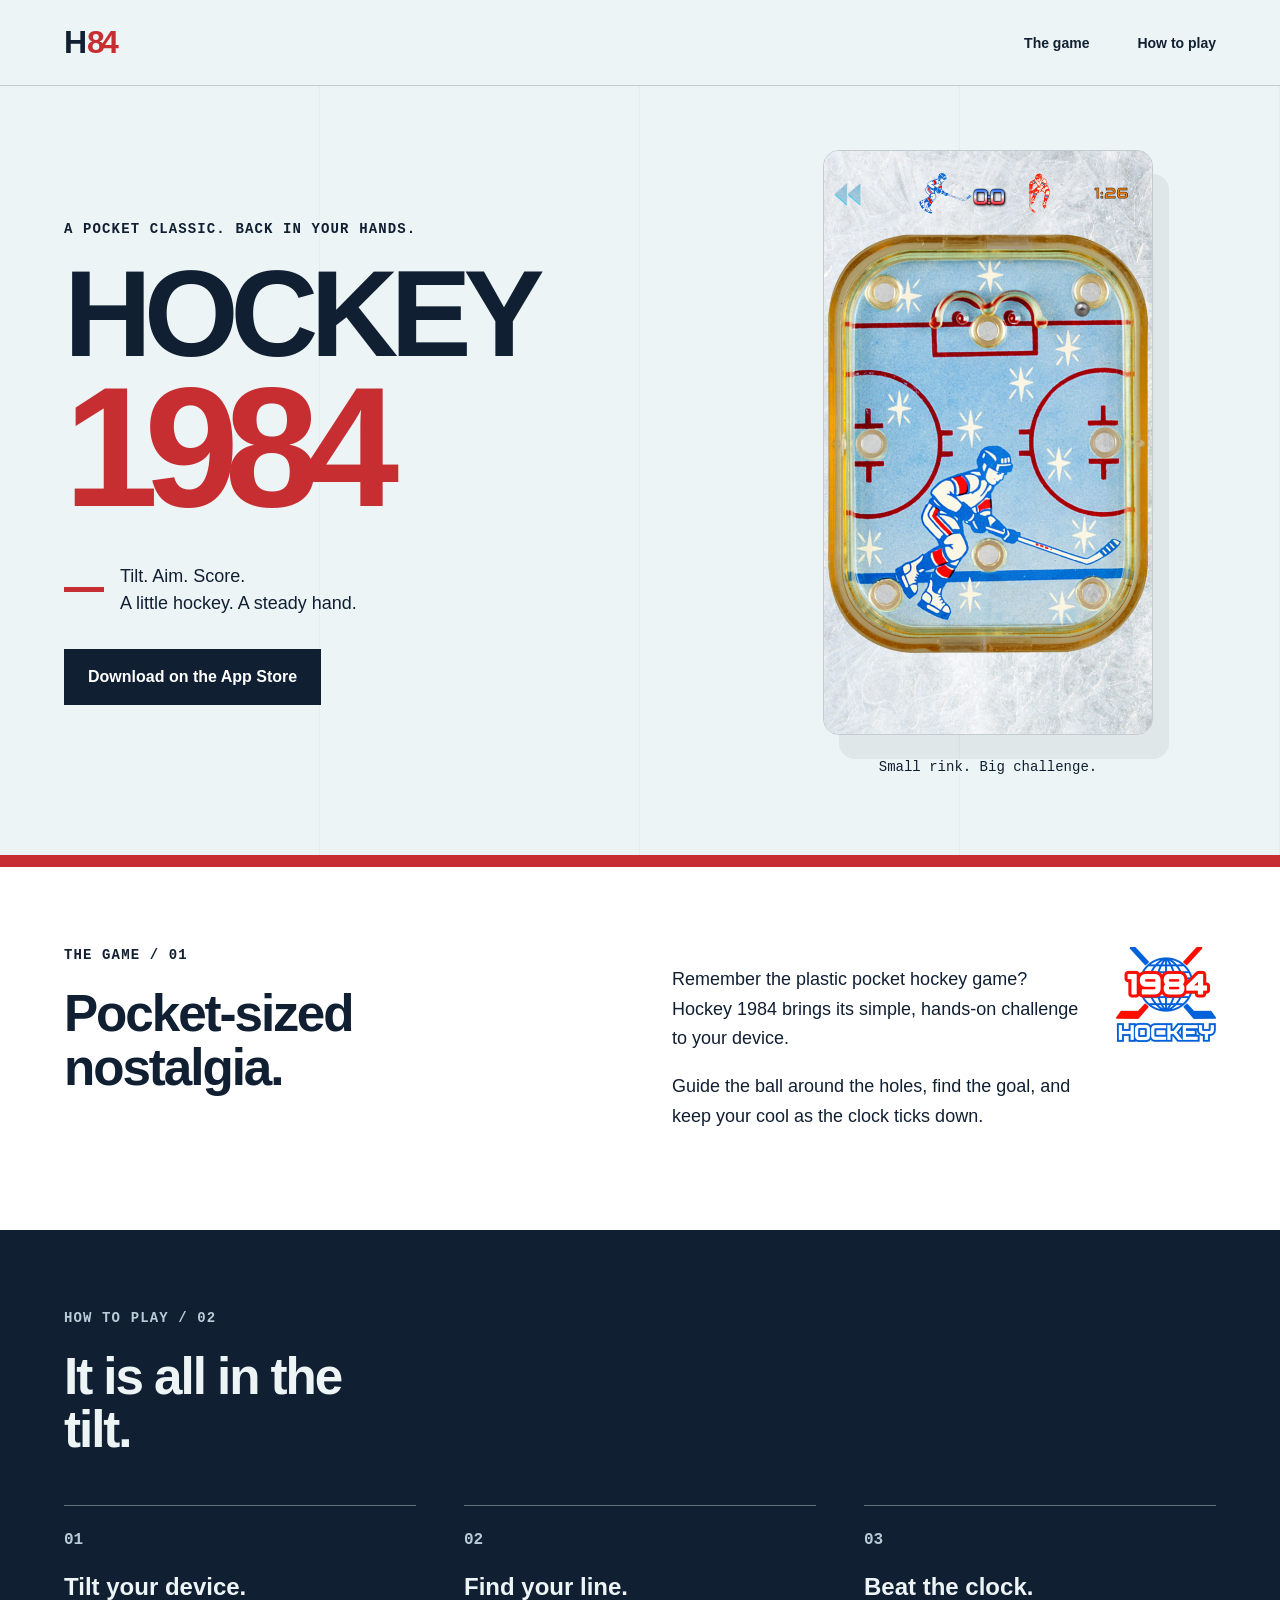
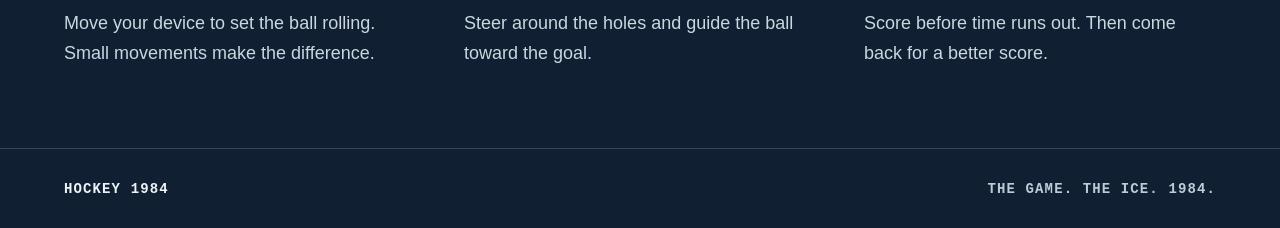
==== index.html @ 0a15a3da "Create Hockey 1984 promotional website" ====
<!doctype html>
<html lang="en">
  <head>
    <meta charset="utf-8">
    <meta name="viewport" content="width=device-width, initial-scale=1">
    <meta name="theme-color" content="#101f32">
    <meta name="description" content="A pocket hockey classic, back in your hands. Tilt your device, guide the ball, and beat the clock in Hockey 1984.">
    <title>Hockey 1984</title>
    <link rel="icon" type="image/svg+xml" href="favicon.svg">
    <link rel="stylesheet" href="style.css">
  </head>
  <body>
    <header class="masthead">
      <a class="wordmark" href="./" aria-label="Hockey 1984 home">H<span class="wordmark-year">84</span></a>
      <nav aria-label="Main navigation"><a href="#the-game">The game</a><a href="#how-to-play">How to play</a></nav>
    </header>
    <main>
      <section class="hero" aria-labelledby="game-title">
        <div class="title-block">
          <p class="eyebrow">A pocket classic. Back in your hands.</p>
          <h1 id="game-title">HOCKEY<span>1984</span></h1>
          <div class="intro">
            <span class="accent" aria-hidden="true"></span>
            <p>Tilt. Aim. Score.<br>A little hockey. A steady hand.</p>
          </div>
          <a class="button" href="https://apps.apple.com/app/id1533790213">Download on the App Store</a>
        </div>
        <figure class="game-shot"><img src="img/gameplay.jpg" width="1242" height="2208" fetchpriority="high" alt="Hockey 1984 gameplay: a metal ball on a vintage blue hockey board with holes to avoid."><figcaption>Small rink. Big challenge.</figcaption></figure>
      </section>
      <section class="about content-section" id="the-game" aria-labelledby="about-title">
        <div><p class="eyebrow">The game / 01</p><h2 id="about-title">Pocket-sized nostalgia.</h2></div>
        <div class="about-copy"><img class="game-logo" src="img/logo.png" width="200" height="192" loading="lazy" alt="Original Hockey 1984 game logo"><p>Remember the plastic pocket hockey game? Hockey 1984 brings its simple, hands-on challenge to your device.</p><p>Guide the ball around the holes, find the goal, and keep your cool as the clock ticks down.</p></div>
      </section>
      <section class="how content-section" id="how-to-play" aria-labelledby="how-title">
        <p class="eyebrow">How to play / 02</p><h2 id="how-title">It is all in the tilt.</h2>
        <ol class="steps"><li><span class="step-number" aria-hidden="true">01</span><h3>Tilt your device.</h3><p>Move your device to set the ball rolling. Small movements make the difference.</p></li><li><span class="step-number" aria-hidden="true">02</span><h3>Find your line.</h3><p>Steer around the holes and guide the ball toward the goal.</p></li><li><span class="step-number" aria-hidden="true">03</span><h3>Beat the clock.</h3><p>Score before time runs out. Then come back for a better score.</p></li></ol>
      </section>
    </main>
    <footer>
      <span>Hockey 1984</span>
      <span class="footer-note">The game. The ice. 1984.</span>
    </footer>
  </body>
</html>
---- style.css ----
:root {
  color-scheme: light;
  --ink: #101f32;
  --ice: #edf4f5;
  --red: #c72e32;
  font-family: Arial, Helvetica, sans-serif;
  color: var(--ink);
  background: var(--ice);
}

* { box-sizing: border-box; }
body { margin: 0; }
a { color: inherit; }
a:focus-visible { outline: 3px solid var(--red); outline-offset: 8px; }
.masthead, footer {
  display: flex;
  align-items: center;
  justify-content: space-between;
  gap: 1.5rem;
  padding: 1.5rem 5%;
}
.masthead { border-bottom: 1px solid #101f3230; }
.wordmark { font-size: 2rem; font-weight: 900; letter-spacing: -.12em; text-decoration: none; }
.wordmark-year { color: var(--red); padding-left: .12em; }
.masthead-label, .eyebrow, .edition, .side-label, footer {
  font-family: "Courier New", Courier, monospace;
  font-size: .875rem;
  font-weight: 700;
  text-transform: uppercase;
  letter-spacing: .08em;
}
.hero {
  position: relative;
  display: grid;
  grid-template-columns: minmax(0, 1.4fr) minmax(0, 1fr);
  gap: 5%;
  align-items: center;
  min-height: calc(100svh - 165px);
  padding: 4rem 5% 5rem;
  overflow: hidden;
  border-bottom: .75rem solid var(--red);
  background: repeating-linear-gradient(90deg, transparent 0, transparent calc(25% - 1px), #101f3209 calc(25% - 1px), #101f3209 25%);
}
.edition { align-self: stretch; display: flex; flex-direction: column; align-items: center; gap: 1rem; padding: 1rem 0; }
.edition-line { display: block; width: 1px; flex: 1; background: #101f3230; }
.eyebrow { margin: 0 0 1.5rem; }
h1 { margin: 0; font-size: clamp(3rem, 9.5vw, 10rem); line-height: .88; font-weight: 900; letter-spacing: -.065em; }
h1 span { display: block; color: var(--red); font-size: 1.4em; letter-spacing: -.085em; margin-top: .03em; }
.intro { display: flex; align-items: center; gap: 1rem; margin-top: 2.5rem; }
.intro p { font-size: 1.125rem; line-height: 1.5; margin: 0; }
.accent { width: 2.5rem; height: .3rem; background: var(--red); flex-shrink: 0; }
.side-label { writing-mode: vertical-rl; justify-self: end; }
footer { min-height: 5rem; background: var(--ink); color: var(--ice); }
.footer-note { color: #bcccd7; }

@media (min-width: 1600px) {
  .hero { padding-left: max(5%, calc((100% - 1440px) / 2)); padding-right: max(5%, calc((100% - 1440px) / 2)); }
}

nav { display: flex; gap: clamp(1rem, 4vw, 3rem); font-size: .875rem; font-weight: 700; }
nav a { text-decoration: none; padding: .5rem 0; }
nav a:hover { color: var(--red); }
.button { display: inline-block; margin-top: 2rem; padding: 1rem 1.5rem; background: var(--ink); color: white; font-weight: 700; text-decoration: none; line-height: 1.5; }
.button:hover { background: var(--red); }
.game-shot { margin: 0; justify-self: center; width: min(100%, 330px); }
.game-shot img { display: block; width: 100%; height: auto; border: 1px solid #101f3230; border-radius: 1rem; box-shadow: 1rem 1.5rem 0 #101f3210; }
figcaption { margin-top: 1.5rem; font-family: "Courier New", monospace; font-size: .875rem; text-align: center; }
.content-section { padding: 5rem max(5%, calc((100% - 1440px) / 2)); }
.about { display: grid; grid-template-columns: 1fr 1fr; gap: 4rem; background: white; }
h2 { font-size: clamp(2rem, 4vw, 4rem); line-height: 1.05; letter-spacing: -.04em; margin: 0; max-width: 12ch; }
.about-copy p, .steps p { font-size: 1.125rem; line-height: 1.65; max-width: 42ch; }
.game-logo { float: right; width: 100px; height: auto; margin: 0 0 1rem 1.5rem; }
.how { background: var(--ink); color: var(--ice); }
.how .eyebrow { color: #b9cbd6; }
.steps { list-style: none; padding: 0; display: grid; grid-template-columns: repeat(3, minmax(0, 1fr)); gap: 3rem; margin: 3rem 0 0; }
.steps li { border-top: 1px solid #edf4f560; padding-top: 1.5rem; }
.step-number { font: 700 1rem "Courier New", monospace; color: #b9cbd6; }
h3 { font-size: 1.5rem; margin: 1.5rem 0 .5rem; }
.steps p { color: #cad7df; margin: 0; }
footer { border-top: 1px solid #edf4f530; }
@media (max-width: 600px) {
  .hero { grid-template-columns: minmax(0, 1fr); }
  .eyebrow { font-size: .75rem; line-height: 1.6; }
  .game-shot { width: min(85%, 300px); margin-top: 1rem; }
  .content-section { padding: 3.5rem 6%; }
  .about, .steps { grid-template-columns: minmax(0, 1fr); gap: 2rem; }
}
@media (max-width: 600px) {
  .masthead, footer { padding: 1.25rem 6%; }
  .masthead-label { font-size: .75rem; max-width: 12rem; text-align: right; line-height: 1.5; }
  .hero { grid-template-columns: minmax(0, 1fr); padding: 2rem 6% 3rem; gap: 2.5rem; min-height: calc(100svh - 180px); }
  .edition { flex-direction: row; padding: 0; align-self: start; }
  .edition-line { width: auto; height: 1px; }
  h1 { font-size: clamp(3rem, 17vw, 6.5rem); }
  .side-label { display: none; }
  .intro { margin-top: 2rem; }
  footer { align-items: start; flex-direction: column; gap: .5rem; font-size: .75rem; }
}
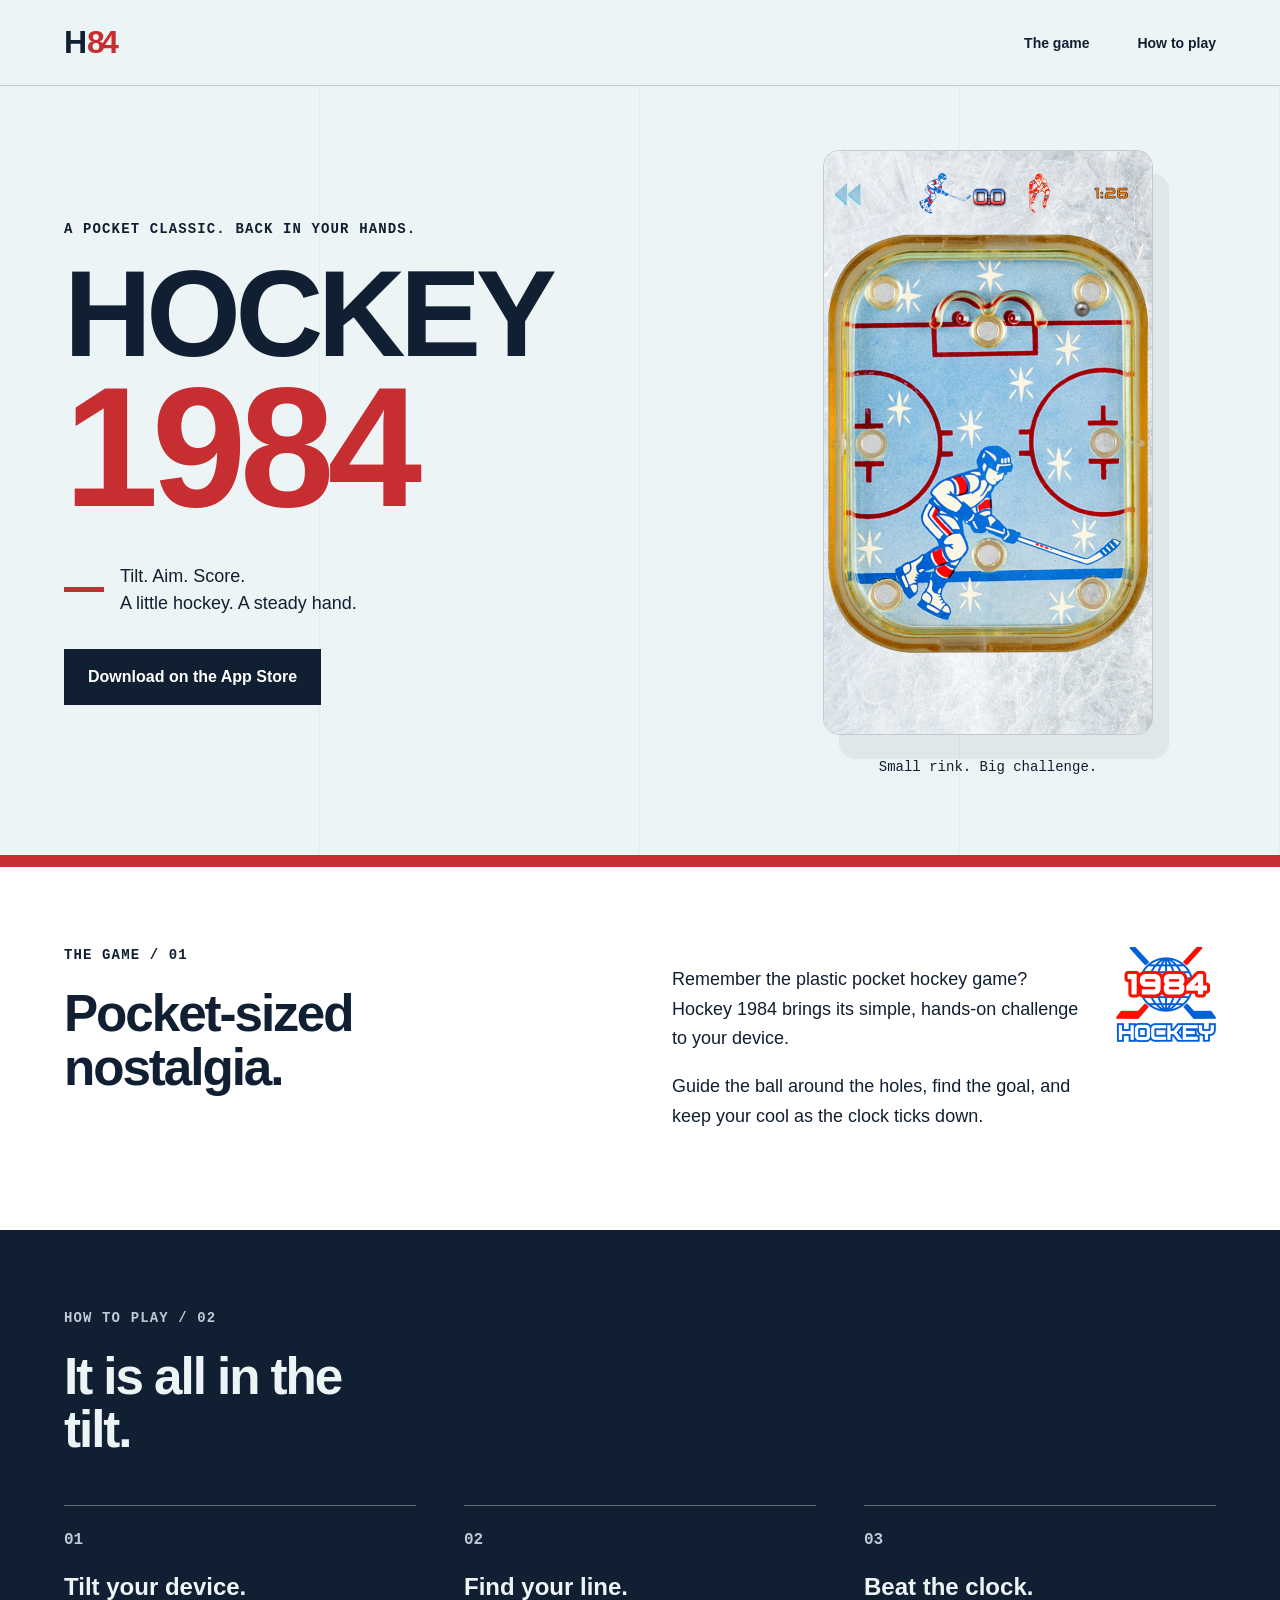
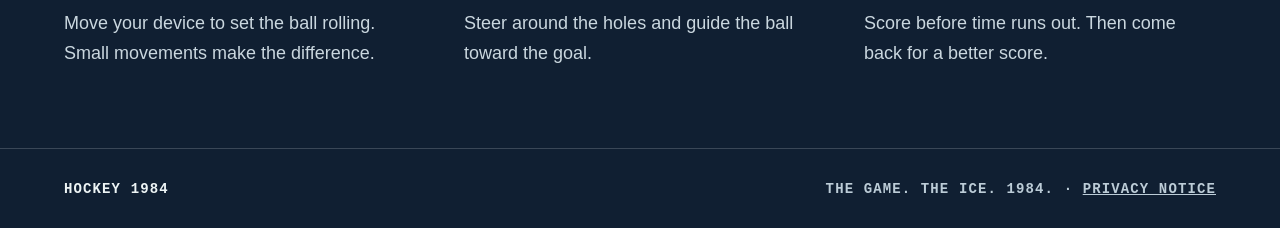
==== commit fdeeead3: "Add the Hockey 1984 privacy notice Moved from coreteameu.github.io/hockeyScenes/privacy.html with un" ====
--- a/index.html
+++ b/index.html
@@ -38,7 +38,7 @@
     </main>
     <footer>
       <span>Hockey 1984</span>
-      <span class="footer-note">The game. The ice. 1984.</span>
+      <span class="footer-note">The game. The ice. 1984. · <a href="privacy.html">Privacy notice</a></span>
     </footer>
   </body>
 </html>
--- a/style.css
+++ b/style.css
@@ -44,8 +44,8 @@
 .edition { align-self: stretch; display: flex; flex-direction: column; align-items: center; gap: 1rem; padding: 1rem 0; }
 .edition-line { display: block; width: 1px; flex: 1; background: #101f3230; }
 .eyebrow { margin: 0 0 1.5rem; }
-h1 { margin: 0; font-size: clamp(3rem, 9.5vw, 10rem); line-height: .88; font-weight: 900; letter-spacing: -.065em; }
-h1 span { display: block; color: var(--red); font-size: 1.4em; letter-spacing: -.085em; margin-top: .03em; }
+h1 { margin: 0; font-size: clamp(3rem, 9.5vw, 10rem); line-height: .88; font-weight: 900; letter-spacing: -.045em; }
+h1 span { display: block; color: var(--red); font-size: 1.4em; letter-spacing: -.04em; margin-top: .03em; }
 .intro { display: flex; align-items: center; gap: 1rem; margin-top: 2.5rem; }
 .intro p { font-size: 1.125rem; line-height: 1.5; margin: 0; }
 .accent { width: 2.5rem; height: .3rem; background: var(--red); flex-shrink: 0; }
@@ -96,3 +96,17 @@
   .intro { margin-top: 2rem; }
   footer { align-items: start; flex-direction: column; gap: .5rem; font-size: .75rem; }
 }
+
+.policy { background: white; }
+.policy h1 { font-size: clamp(2.25rem, 6vw, 4.5rem); line-height: 1; letter-spacing: -.04em; margin: 0 0 2rem; }
+.policy h2 { font-size: clamp(1.25rem, 2.2vw, 1.75rem); line-height: 1.2; letter-spacing: -.02em; max-width: none; margin: 3rem 0 1rem; text-transform: uppercase; }
+.policy p, .policy li, .policy address { font-size: 1rem; line-height: 1.7; max-width: 72ch; }
+.policy address { font-style: normal; }
+.policy ul, .policy ol { padding-left: 1.25rem; }
+.policy a { color: var(--red); overflow-wrap: anywhere; }
+/* Overrides the site's flex navigation bar styling. */
+.policy-toc { display: block; font-size: 1rem; font-weight: 400; margin-top: 3rem; padding: 1.5rem 2rem; border-left: .3rem solid var(--red); background: var(--ice); max-width: 72ch; }
+.policy-toc h2 { margin-top: 0; }
+.policy-toc a { color: inherit; }
+.policy-credit { margin-top: 3rem; color: #4a5b6c; font-size: .875rem; }
+footer a { color: inherit; }
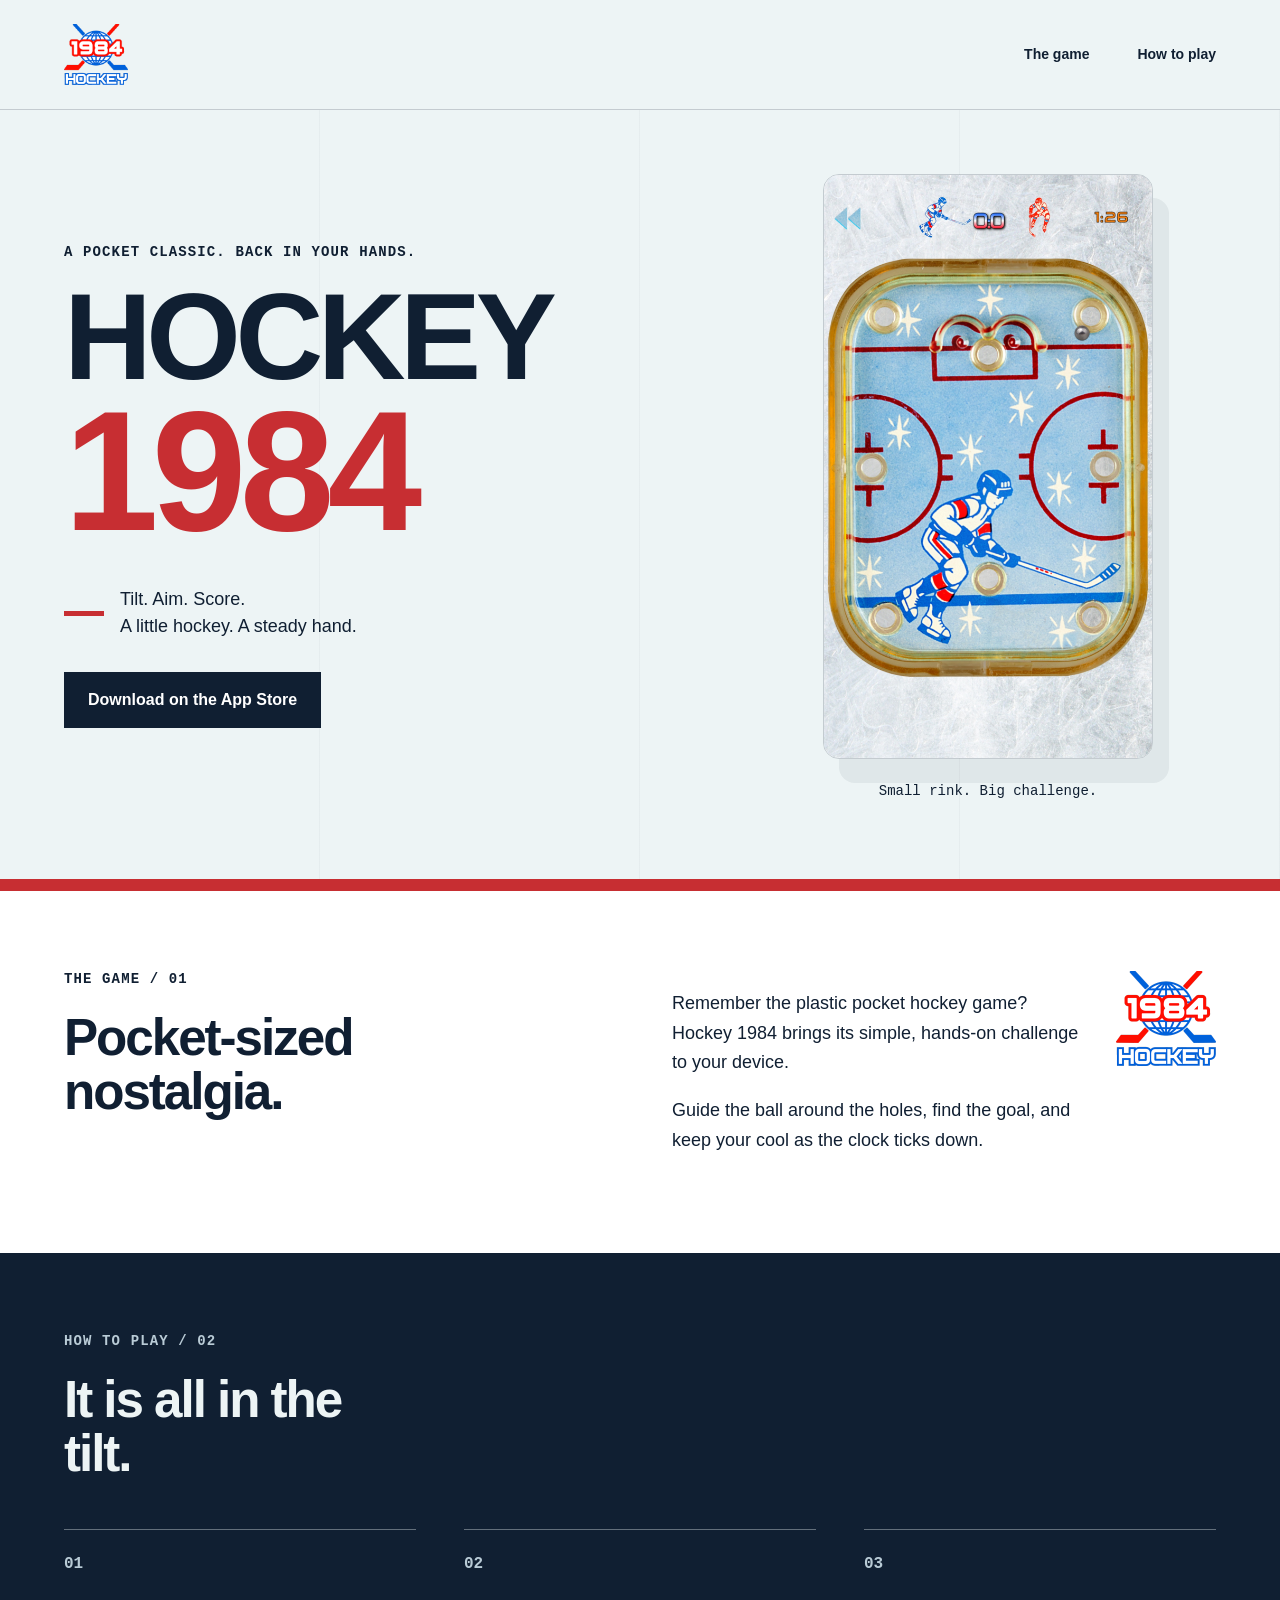
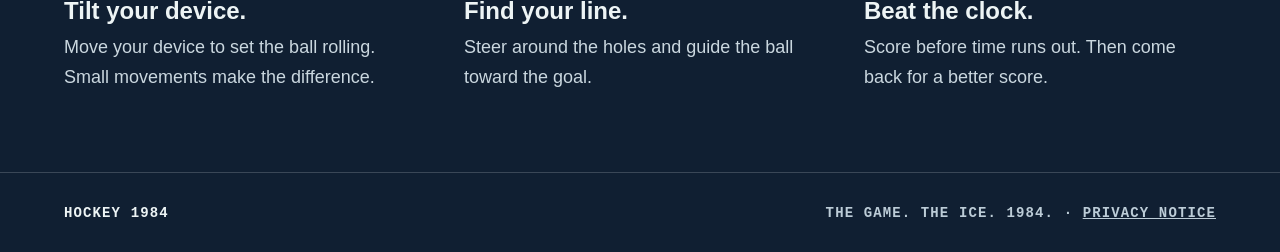
==== commit f4cce326: "Use the app logo in the site header" ====
--- a/index.html
+++ b/index.html
@@ -11,7 +11,7 @@
   </head>
   <body>
     <header class="masthead">
-      <a class="wordmark" href="./" aria-label="Hockey 1984 home">H<span class="wordmark-year">84</span></a>
+      <a class="wordmark" href="./" aria-label="Hockey 1984 home"><img src="img/logo.png" width="200" height="192" alt="Hockey 1984"></a>
       <nav aria-label="Main navigation"><a href="#the-game">The game</a><a href="#how-to-play">How to play</a></nav>
     </header>
     <main>
--- a/style.css
+++ b/style.css
@@ -20,8 +20,8 @@
   padding: 1.5rem 5%;
 }
 .masthead { border-bottom: 1px solid #101f3230; }
-.wordmark { font-size: 2rem; font-weight: 900; letter-spacing: -.12em; text-decoration: none; }
-.wordmark-year { color: var(--red); padding-left: .12em; }
+.wordmark { display: block; flex-shrink: 0; }
+.wordmark img { display: block; width: 64px; height: auto; }
 .masthead-label, .eyebrow, .edition, .side-label, footer {
   font-family: "Courier New", Courier, monospace;
   font-size: .875rem;
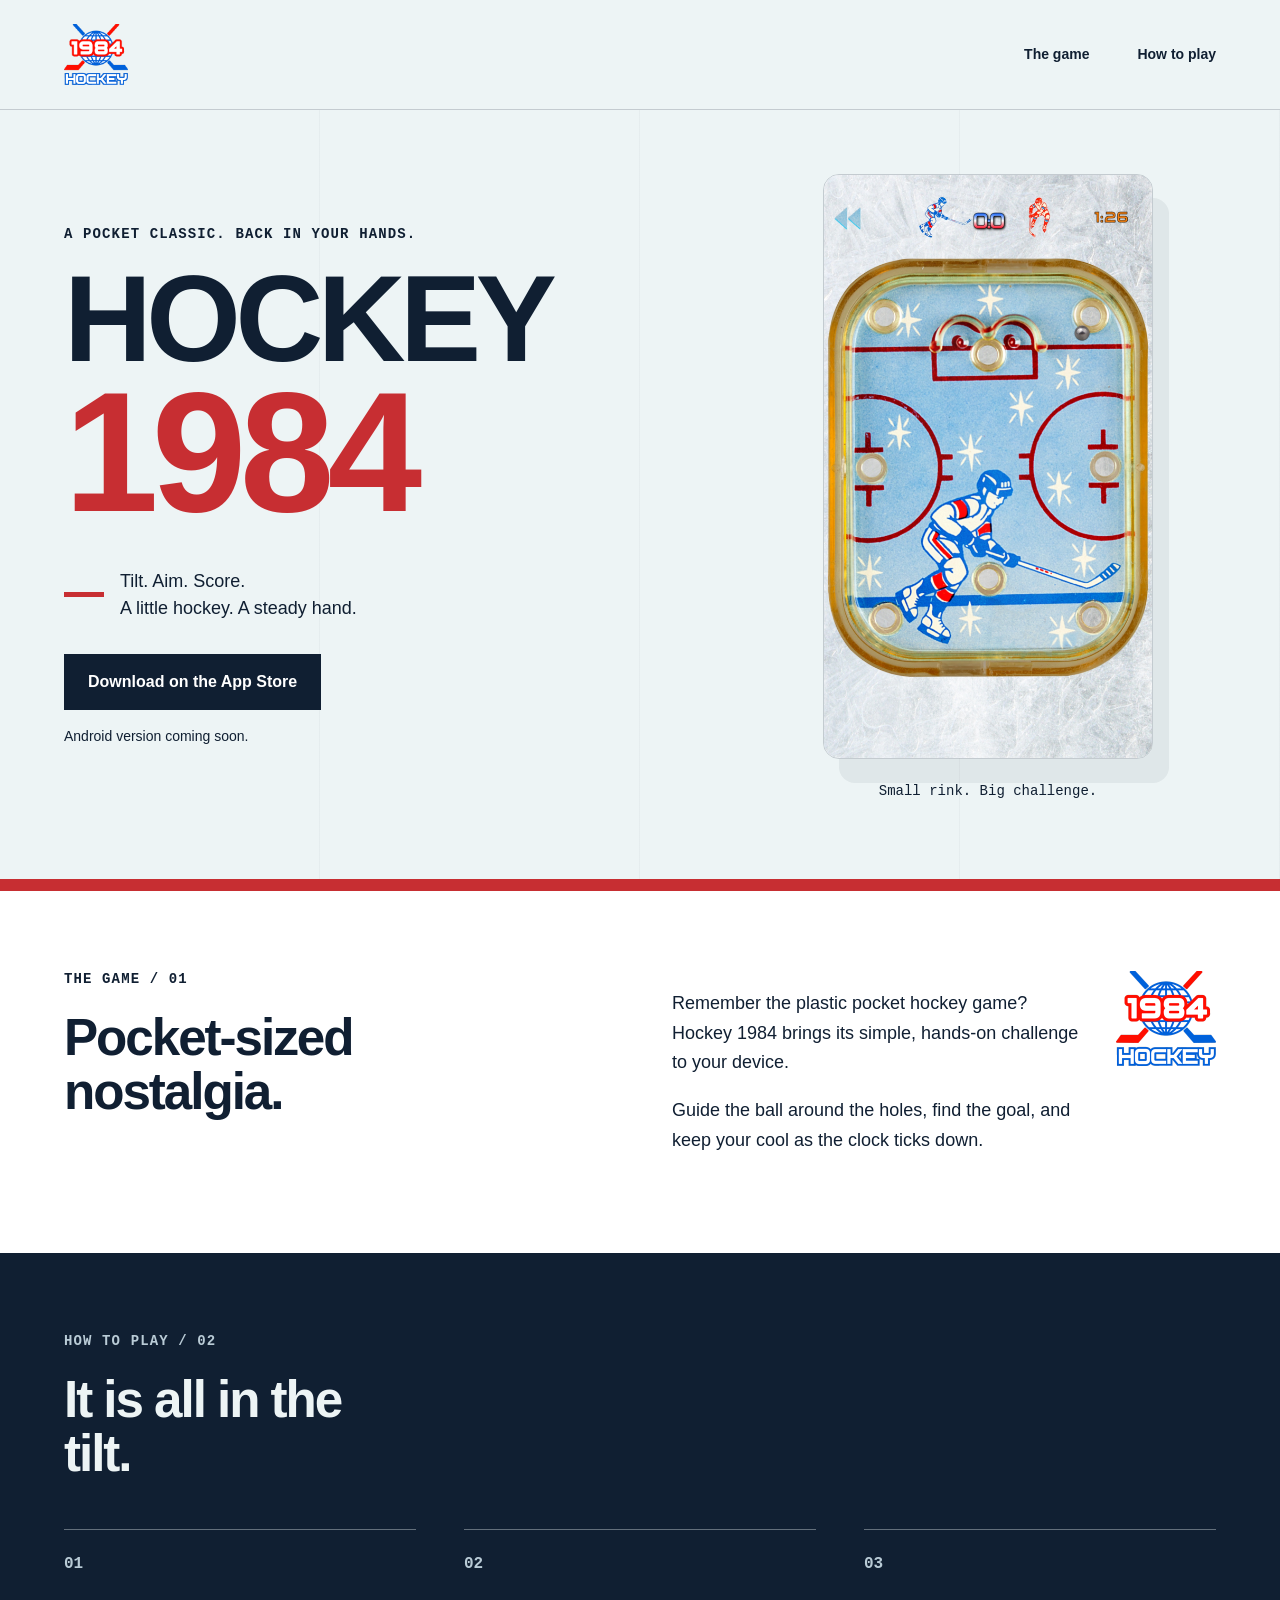
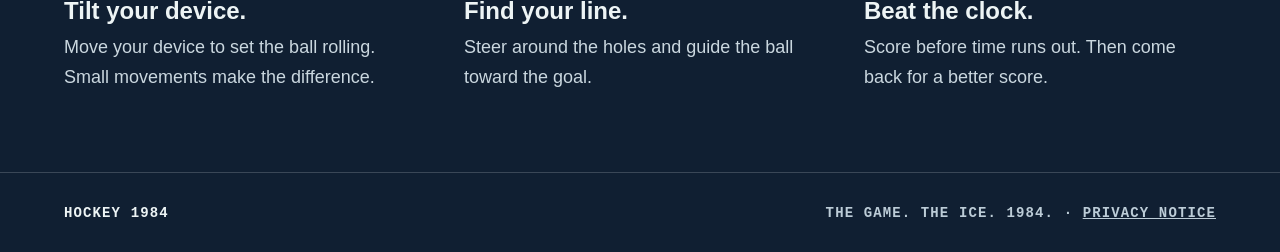
==== commit 825de1d5: "Mention upcoming Android version" ====
--- a/index.html
+++ b/index.html
@@ -24,6 +24,7 @@
             <p>Tilt. Aim. Score.<br>A little hockey. A steady hand.</p>
           </div>
           <a class="button" href="https://apps.apple.com/app/id1533790213">Download on the App Store</a>
+          <p class="platform-note">Android version coming soon.</p>
         </div>
         <figure class="game-shot"><img src="img/gameplay.jpg" width="1242" height="2208" fetchpriority="high" alt="Hockey 1984 gameplay: a metal ball on a vintage blue hockey board with holes to avoid."><figcaption>Small rink. Big challenge.</figcaption></figure>
       </section>
--- a/style.css
+++ b/style.css
@@ -62,6 +62,7 @@
 nav a:hover { color: var(--red); }
 .button { display: inline-block; margin-top: 2rem; padding: 1rem 1.5rem; background: var(--ink); color: white; font-weight: 700; text-decoration: none; line-height: 1.5; }
 .button:hover { background: var(--red); }
+.platform-note { margin: 1rem 0 0; font-size: .875rem; line-height: 1.5; }
 .game-shot { margin: 0; justify-self: center; width: min(100%, 330px); }
 .game-shot img { display: block; width: 100%; height: auto; border: 1px solid #101f3230; border-radius: 1rem; box-shadow: 1rem 1.5rem 0 #101f3210; }
 figcaption { margin-top: 1.5rem; font-family: "Courier New", monospace; font-size: .875rem; text-align: center; }
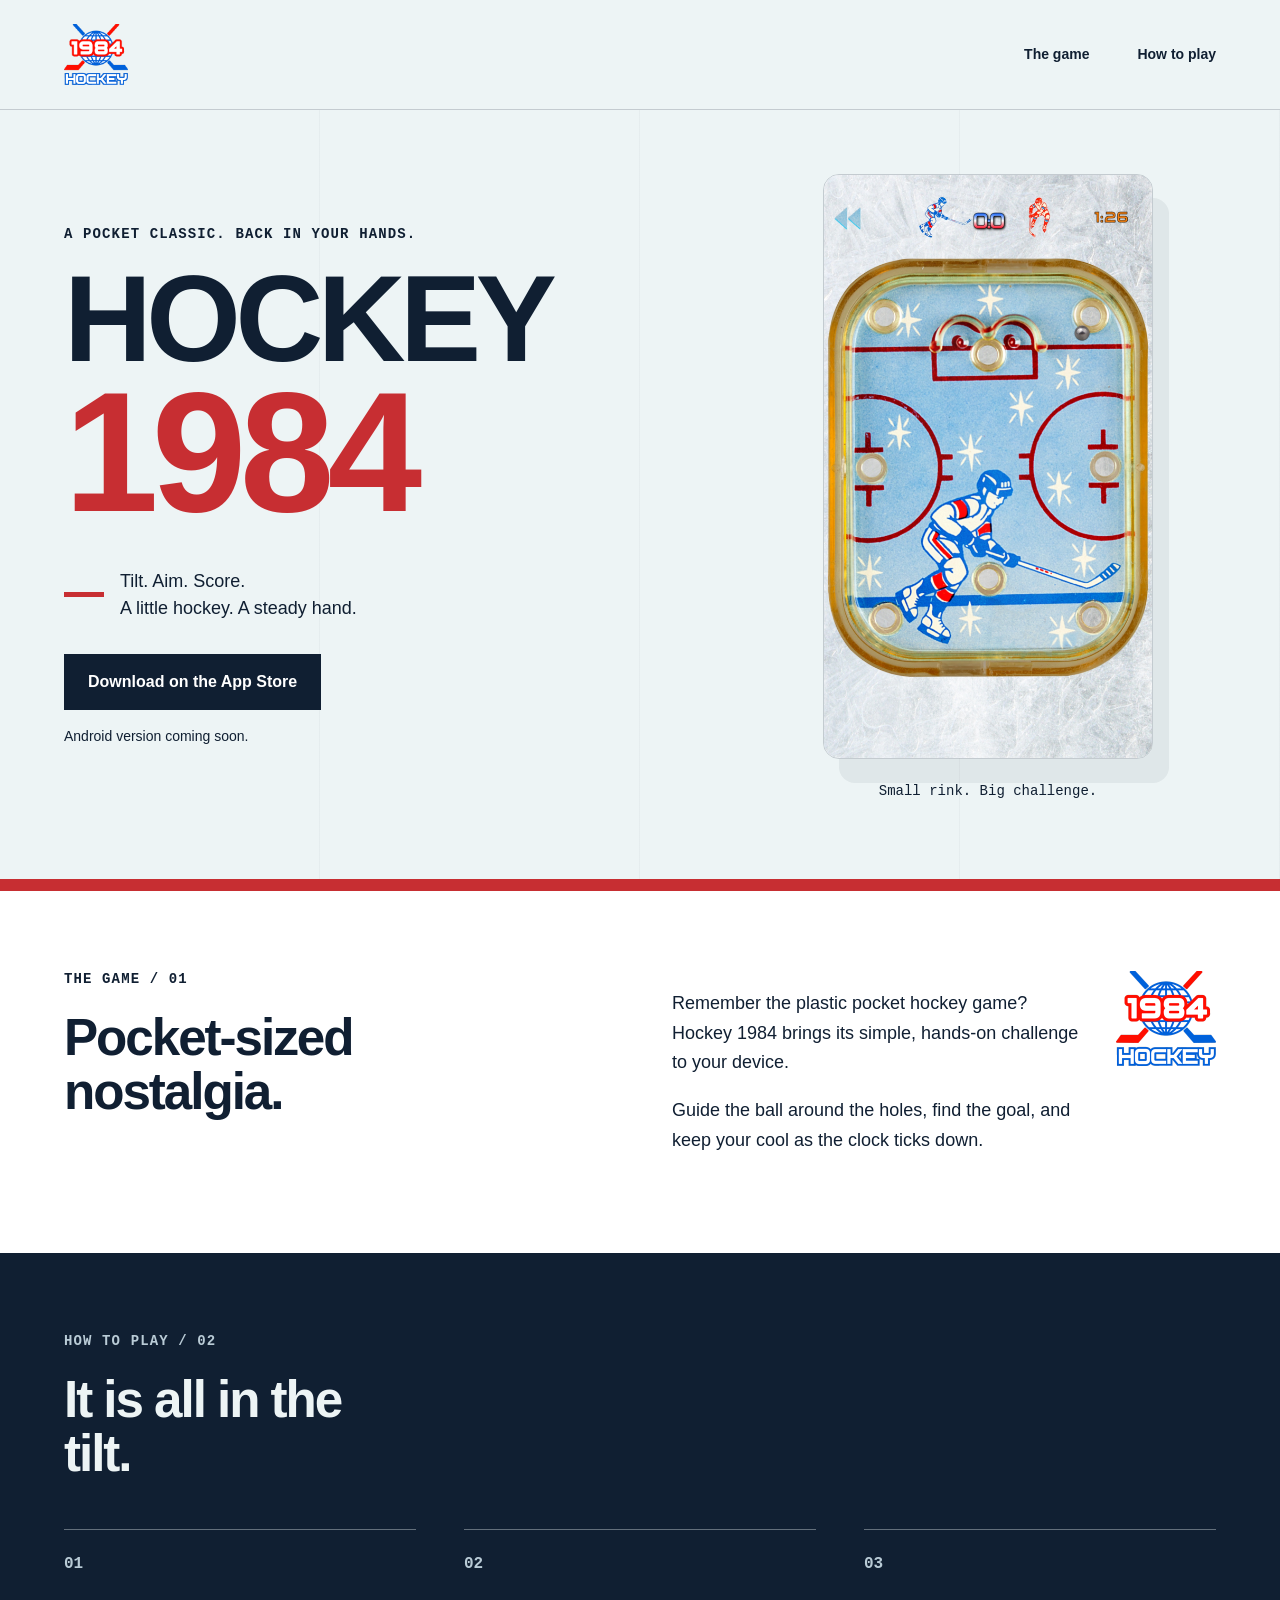
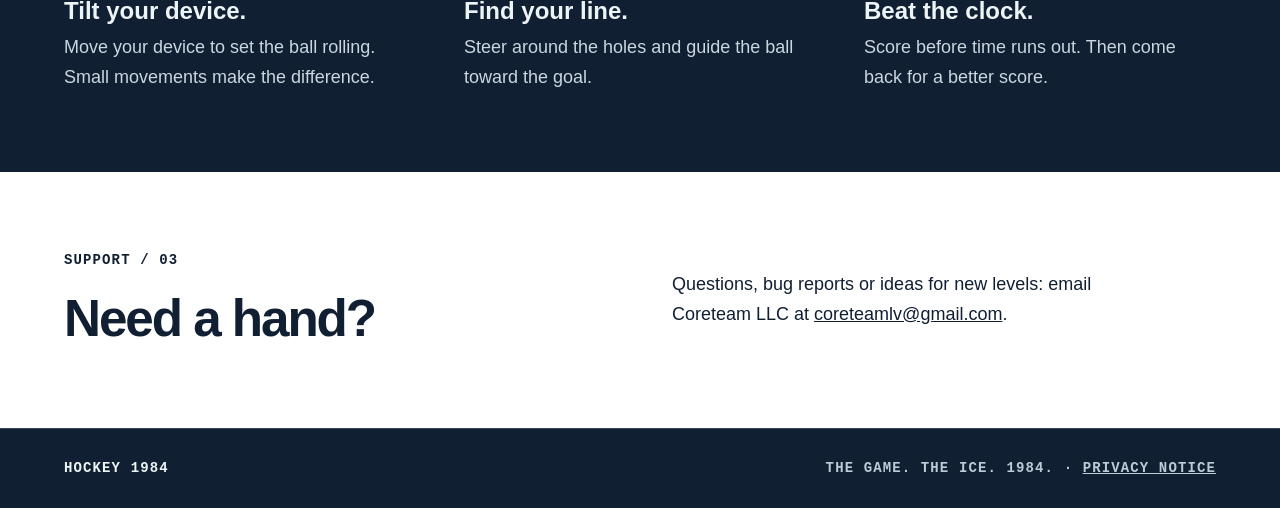
==== commit 357e7e0e: "Home page: Support section with the contact email Target of the App Store Support URL (https://hocke" ====
--- a/index.html
+++ b/index.html
@@ -36,6 +36,10 @@
         <p class="eyebrow">How to play / 02</p><h2 id="how-title">It is all in the tilt.</h2>
         <ol class="steps"><li><span class="step-number" aria-hidden="true">01</span><h3>Tilt your device.</h3><p>Move your device to set the ball rolling. Small movements make the difference.</p></li><li><span class="step-number" aria-hidden="true">02</span><h3>Find your line.</h3><p>Steer around the holes and guide the ball toward the goal.</p></li><li><span class="step-number" aria-hidden="true">03</span><h3>Beat the clock.</h3><p>Score before time runs out. Then come back for a better score.</p></li></ol>
       </section>
+      <section class="about content-section" id="support" aria-labelledby="support-title">
+        <div><p class="eyebrow">Support / 03</p><h2 id="support-title">Need a hand?</h2></div>
+        <div class="about-copy"><p>Questions, bug reports or ideas for new levels: email Coreteam LLC at <a href="mailto:coreteamlv@gmail.com">coreteamlv@gmail.com</a>.</p></div>
+      </section>
     </main>
     <footer>
       <span>Hockey 1984</span>
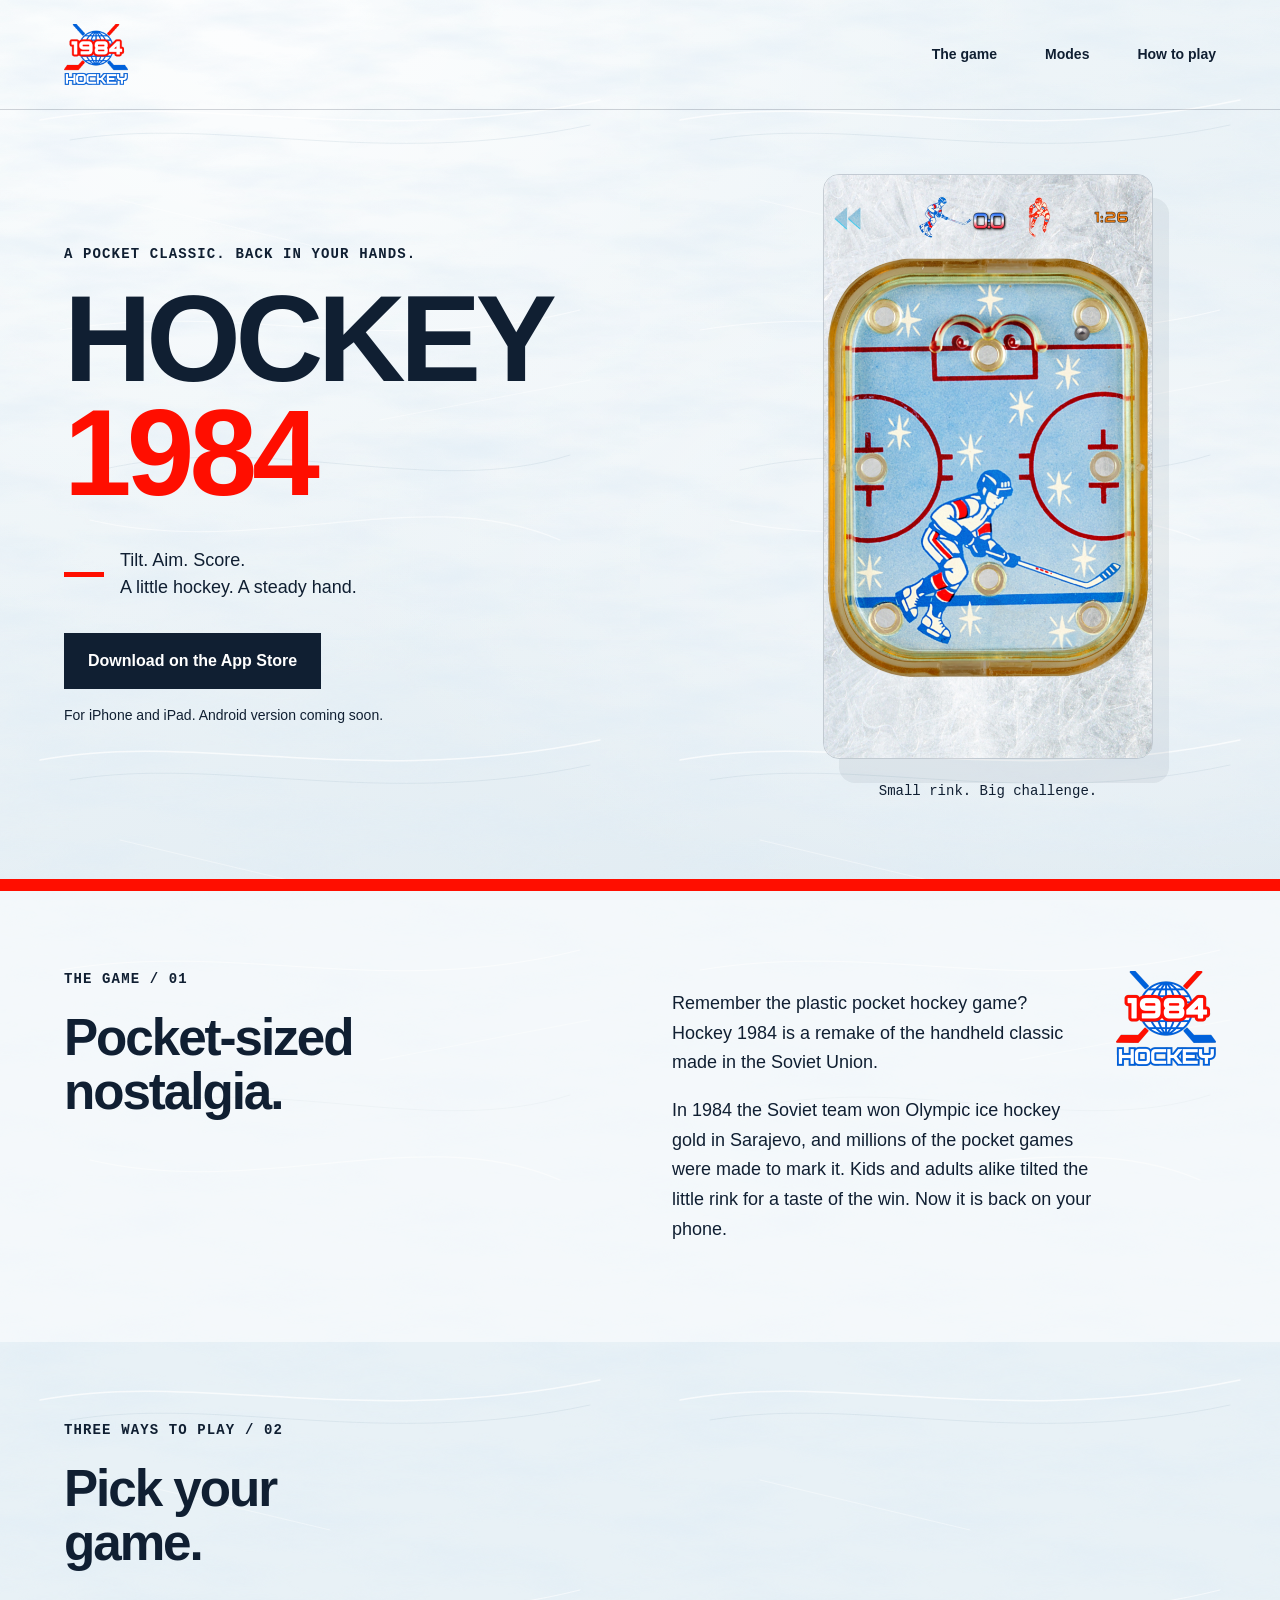
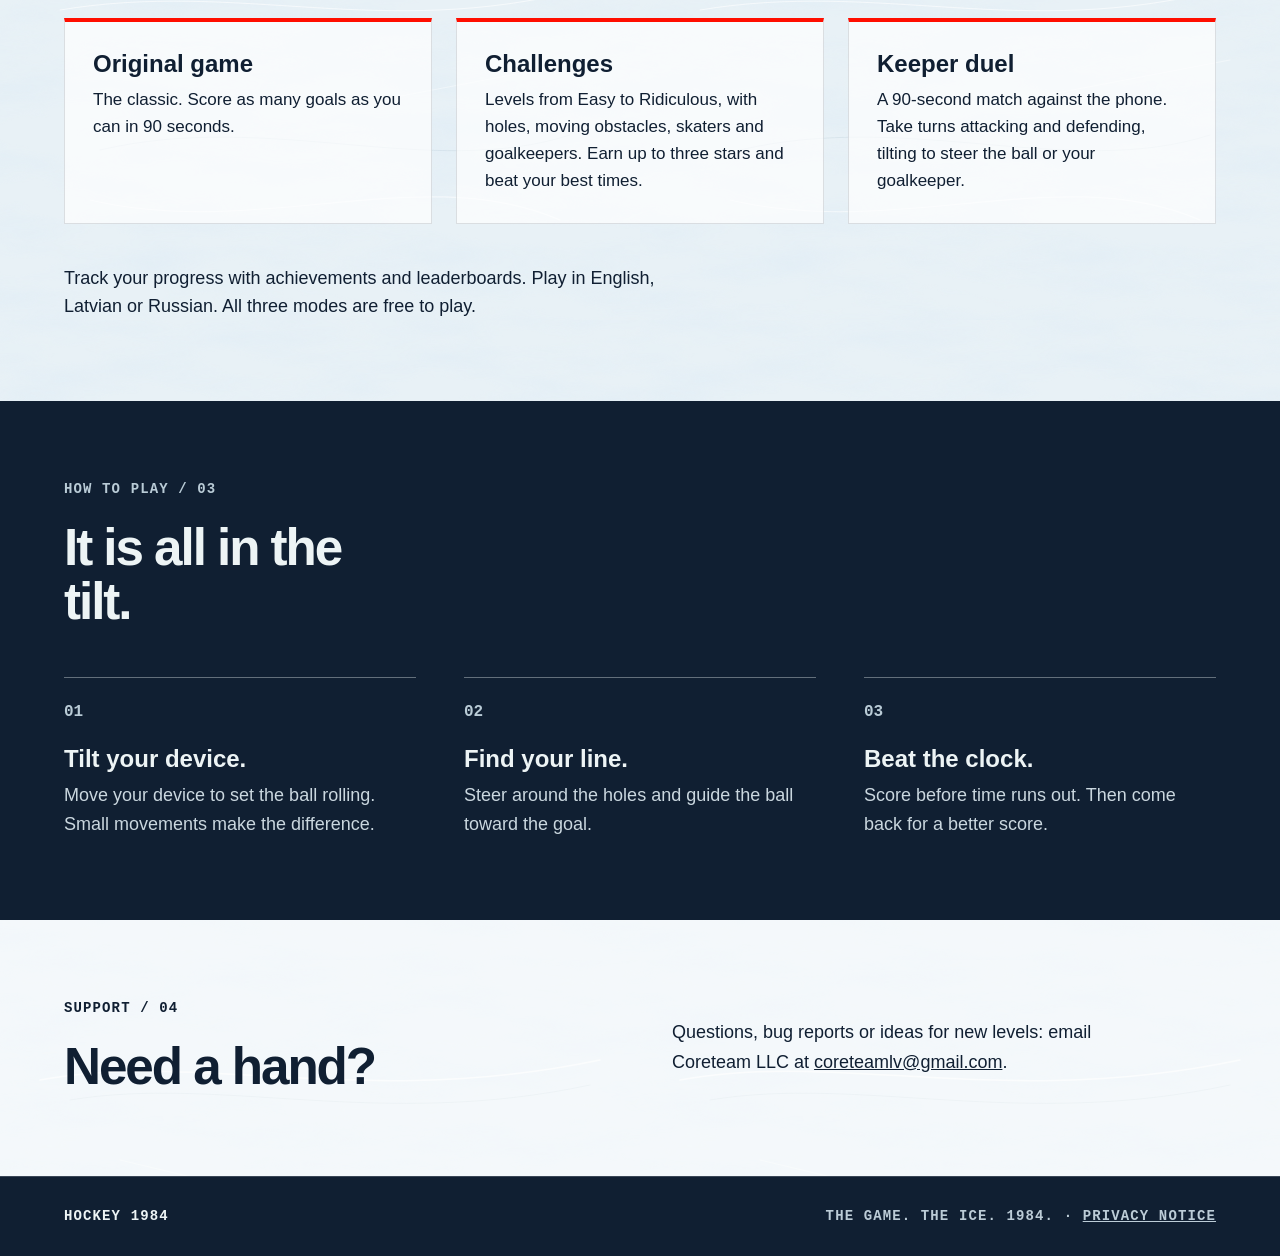
==== commit 80a562d5: "Home page: ice background, logo-red 1984, three game modes Co-Authored-By: Claude Opus 5.5 <noreply@" ====
--- a/index.html
+++ b/index.html
@@ -4,7 +4,7 @@
     <meta charset="utf-8">
     <meta name="viewport" content="width=device-width, initial-scale=1">
     <meta name="theme-color" content="#101f32">
-    <meta name="description" content="A pocket hockey classic, back in your hands. Tilt your device, guide the ball, and beat the clock in Hockey 1984.">
+    <meta name="description" content="A pocket hockey game inspired by the plastic handheld game of 1984. Tilt to score in the Original game, Challenges and Keeper duel.">
     <title>Hockey 1984</title>
     <link rel="icon" type="image/svg+xml" href="favicon.svg">
     <link rel="stylesheet" href="style.css">
@@ -12,7 +12,7 @@
   <body>
     <header class="masthead">
       <a class="wordmark" href="./" aria-label="Hockey 1984 home"><img src="img/logo.png" width="200" height="192" alt="Hockey 1984"></a>
-      <nav aria-label="Main navigation"><a href="#the-game">The game</a><a href="#how-to-play">How to play</a></nav>
+      <nav aria-label="Main navigation"><a href="#the-game">The game</a><a href="#modes">Modes</a><a href="#how-to-play">How to play</a></nav>
     </header>
     <main>
       <section class="hero" aria-labelledby="game-title">
@@ -24,20 +24,25 @@
             <p>Tilt. Aim. Score.<br>A little hockey. A steady hand.</p>
           </div>
           <a class="button" href="https://apps.apple.com/app/id1533790213">Download on the App Store</a>
-          <p class="platform-note">Android version coming soon.</p>
+          <p class="platform-note">For iPhone and iPad. Android version coming soon.</p>
         </div>
         <figure class="game-shot"><img src="img/gameplay.jpg" width="1242" height="2208" fetchpriority="high" alt="Hockey 1984 gameplay: a metal ball on a vintage blue hockey board with holes to avoid."><figcaption>Small rink. Big challenge.</figcaption></figure>
       </section>
       <section class="about content-section" id="the-game" aria-labelledby="about-title">
         <div><p class="eyebrow">The game / 01</p><h2 id="about-title">Pocket-sized nostalgia.</h2></div>
-        <div class="about-copy"><img class="game-logo" src="img/logo.png" width="200" height="192" loading="lazy" alt="Original Hockey 1984 game logo"><p>Remember the plastic pocket hockey game? Hockey 1984 brings its simple, hands-on challenge to your device.</p><p>Guide the ball around the holes, find the goal, and keep your cool as the clock ticks down.</p></div>
+        <div class="about-copy"><img class="game-logo" src="img/logo.png" width="200" height="192" loading="lazy" alt="Original Hockey 1984 game logo"><p>Remember the plastic pocket hockey game? Hockey 1984 is a remake of the handheld classic made in the Soviet Union.</p><p>In 1984 the Soviet team won Olympic ice hockey gold in Sarajevo, and millions of the pocket games were made to mark it. Kids and adults alike tilted the little rink for a taste of the win. Now it is back on your phone.</p></div>
+      </section>
+      <section class="content-section" id="modes" aria-labelledby="modes-title">
+        <p class="eyebrow">Three ways to play / 02</p><h2 id="modes-title">Pick your game.</h2>
+        <ul class="modes"><li><h3>Original game</h3><p>The classic. Score as many goals as you can in 90 seconds.</p></li><li><h3>Challenges</h3><p>Levels from Easy to Ridiculous, with holes, moving obstacles, skaters and goalkeepers. Earn up to three stars and beat your best times.</p></li><li><h3>Keeper duel</h3><p>A 90-second match against the phone. Take turns attacking and defending, tilting to steer the ball or your goalkeeper.</p></li></ul>
+        <p class="extras">Track your progress with achievements and leaderboards. Play in English, Latvian or Russian. All three modes are free to play.</p>
       </section>
       <section class="how content-section" id="how-to-play" aria-labelledby="how-title">
-        <p class="eyebrow">How to play / 02</p><h2 id="how-title">It is all in the tilt.</h2>
+        <p class="eyebrow">How to play / 03</p><h2 id="how-title">It is all in the tilt.</h2>
         <ol class="steps"><li><span class="step-number" aria-hidden="true">01</span><h3>Tilt your device.</h3><p>Move your device to set the ball rolling. Small movements make the difference.</p></li><li><span class="step-number" aria-hidden="true">02</span><h3>Find your line.</h3><p>Steer around the holes and guide the ball toward the goal.</p></li><li><span class="step-number" aria-hidden="true">03</span><h3>Beat the clock.</h3><p>Score before time runs out. Then come back for a better score.</p></li></ol>
       </section>
       <section class="about content-section" id="support" aria-labelledby="support-title">
-        <div><p class="eyebrow">Support / 03</p><h2 id="support-title">Need a hand?</h2></div>
+        <div><p class="eyebrow">Support / 04</p><h2 id="support-title">Need a hand?</h2></div>
         <div class="about-copy"><p>Questions, bug reports or ideas for new levels: email Coreteam LLC at <a href="mailto:coreteamlv@gmail.com">coreteamlv@gmail.com</a>.</p></div>
       </section>
     </main>
--- a/style.css
+++ b/style.css
@@ -2,16 +2,27 @@
   color-scheme: light;
   --ink: #101f32;
   --ice: #edf4f5;
-  --red: #c72e32;
+  /* Logo red; --red-deep keeps small text and white-on-red at WCAG AA contrast. */
+  --red: #ff0e00;
+  --red-deep: #c80b00;
   font-family: Arial, Helvetica, sans-serif;
   color: var(--ink);
   background: var(--ice);
 }
 
 * { box-sizing: border-box; }
-body { margin: 0; }
+body {
+  margin: 0;
+  background-color: #e8f1f6;
+  background-image:
+    url("data:image/svg+xml,%3Csvg xmlns='http://www.w3.org/2000/svg' width='640' height='640'%3E%3Cfilter id='n'%3E%3CfeTurbulence type='fractalNoise' baseFrequency='.008 .03' numOctaves='4' seed='7' stitchTiles='stitch'/%3E%3CfeColorMatrix values='0 0 0 0 .74 0 0 0 0 .84 0 0 0 0 .92 1.1 0 0 0 -.42'/%3E%3C/filter%3E%3Crect width='640' height='640' filter='url(%23n)'/%3E%3Cg fill='none' stroke='%23fff' stroke-linecap='round'%3E%3Cpath d='M40 120 C200 90 360 150 600 100' stroke-width='1.5' opacity='.7'/%3E%3Cpath d='M60 330 C240 300 380 360 580 310' stroke-width='1' opacity='.6'/%3E%3Cpath d='M90 520 C260 560 420 480 560 540' stroke-width='1.2' opacity='.55'/%3E%3Cpath d='M120 200 L330 250' stroke-width='.8' opacity='.5'/%3E%3Cpath d='M380 420 L590 380' stroke-width='.8' opacity='.5'/%3E%3C/g%3E%3Cg fill='none' stroke='%239fb7c6' stroke-linecap='round' opacity='.35'%3E%3Cpath d='M70 140 C220 115 380 170 590 125' stroke-width='.6'/%3E%3Cpath d='M100 470 C270 430 430 500 570 455' stroke-width='.6'/%3E%3C/g%3E%3C/svg%3E"),
+    radial-gradient(ellipse at 20% 0%, #ffffffd0, transparent 55%),
+    radial-gradient(ellipse at 85% 60%, #ffffffa0, transparent 50%),
+    linear-gradient(160deg, #f4f9fb, #dfeaf1);
+  background-attachment: scroll, fixed, fixed, fixed;
+}
 a { color: inherit; }
-a:focus-visible { outline: 3px solid var(--red); outline-offset: 8px; }
+a:focus-visible { outline: 3px solid var(--red-deep); outline-offset: 8px; }
 .masthead, footer {
   display: flex;
   align-items: center;
@@ -39,13 +50,12 @@
   padding: 4rem 5% 5rem;
   overflow: hidden;
   border-bottom: .75rem solid var(--red);
-  background: repeating-linear-gradient(90deg, transparent 0, transparent calc(25% - 1px), #101f3209 calc(25% - 1px), #101f3209 25%);
 }
 .edition { align-self: stretch; display: flex; flex-direction: column; align-items: center; gap: 1rem; padding: 1rem 0; }
 .edition-line { display: block; width: 1px; flex: 1; background: #101f3230; }
 .eyebrow { margin: 0 0 1.5rem; }
 h1 { margin: 0; font-size: clamp(3rem, 9.5vw, 10rem); line-height: .88; font-weight: 900; letter-spacing: -.045em; }
-h1 span { display: block; color: var(--red); font-size: 1.4em; letter-spacing: -.04em; margin-top: .03em; }
+h1 span { display: block; color: var(--red); letter-spacing: -.04em; margin-top: .06em; }
 .intro { display: flex; align-items: center; gap: 1rem; margin-top: 2.5rem; }
 .intro p { font-size: 1.125rem; line-height: 1.5; margin: 0; }
 .accent { width: 2.5rem; height: .3rem; background: var(--red); flex-shrink: 0; }
@@ -59,20 +69,25 @@
 
 nav { display: flex; gap: clamp(1rem, 4vw, 3rem); font-size: .875rem; font-weight: 700; }
 nav a { text-decoration: none; padding: .5rem 0; }
-nav a:hover { color: var(--red); }
+nav a:hover { color: var(--red-deep); }
 .button { display: inline-block; margin-top: 2rem; padding: 1rem 1.5rem; background: var(--ink); color: white; font-weight: 700; text-decoration: none; line-height: 1.5; }
-.button:hover { background: var(--red); }
+.button:hover { background: var(--red-deep); }
 .platform-note { margin: 1rem 0 0; font-size: .875rem; line-height: 1.5; }
 .game-shot { margin: 0; justify-self: center; width: min(100%, 330px); }
 .game-shot img { display: block; width: 100%; height: auto; border: 1px solid #101f3230; border-radius: 1rem; box-shadow: 1rem 1.5rem 0 #101f3210; }
 figcaption { margin-top: 1.5rem; font-family: "Courier New", monospace; font-size: .875rem; text-align: center; }
 .content-section { padding: 5rem max(5%, calc((100% - 1440px) / 2)); }
-.about { display: grid; grid-template-columns: 1fr 1fr; gap: 4rem; background: white; }
+.about { display: grid; grid-template-columns: 1fr 1fr; gap: 4rem; background: #ffffff8c; }
 h2 { font-size: clamp(2rem, 4vw, 4rem); line-height: 1.05; letter-spacing: -.04em; margin: 0; max-width: 12ch; }
 .about-copy p, .steps p { font-size: 1.125rem; line-height: 1.65; max-width: 42ch; }
 .game-logo { float: right; width: 100px; height: auto; margin: 0 0 1rem 1.5rem; }
 .how { background: var(--ink); color: var(--ice); }
 .how .eyebrow { color: #b9cbd6; }
+.modes { list-style: none; padding: 0; display: grid; grid-template-columns: repeat(3, minmax(0, 1fr)); gap: 1.5rem; margin: 3rem 0 0; }
+.modes li { padding: 1.75rem; background: #ffffffb3; border: 1px solid #101f3220; border-top: .3rem solid var(--red); }
+.modes h3 { margin-top: 0; }
+.modes p { font-size: 1.0625rem; line-height: 1.6; margin: 0; }
+.extras { margin: 2.5rem 0 0; font-size: 1.125rem; line-height: 1.6; max-width: 60ch; }
 .steps { list-style: none; padding: 0; display: grid; grid-template-columns: repeat(3, minmax(0, 1fr)); gap: 3rem; margin: 3rem 0 0; }
 .steps li { border-top: 1px solid #edf4f560; padding-top: 1.5rem; }
 .step-number { font: 700 1rem "Courier New", monospace; color: #b9cbd6; }
@@ -84,7 +99,7 @@
   .eyebrow { font-size: .75rem; line-height: 1.6; }
   .game-shot { width: min(85%, 300px); margin-top: 1rem; }
   .content-section { padding: 3.5rem 6%; }
-  .about, .steps { grid-template-columns: minmax(0, 1fr); gap: 2rem; }
+  .about, .steps, .modes { grid-template-columns: minmax(0, 1fr); gap: 2rem; }
 }
 @media (max-width: 600px) {
   .masthead, footer { padding: 1.25rem 6%; }
@@ -98,15 +113,15 @@
   footer { align-items: start; flex-direction: column; gap: .5rem; font-size: .75rem; }
 }
 
-.policy { background: white; }
+.policy { background: #ffffffd9; }
 .policy h1 { font-size: clamp(2.25rem, 6vw, 4.5rem); line-height: 1; letter-spacing: -.04em; margin: 0 0 2rem; }
 .policy h2 { font-size: clamp(1.25rem, 2.2vw, 1.75rem); line-height: 1.2; letter-spacing: -.02em; max-width: none; margin: 3rem 0 1rem; text-transform: uppercase; }
 .policy p, .policy li, .policy address { font-size: 1rem; line-height: 1.7; max-width: 72ch; }
 .policy address { font-style: normal; }
 .policy ul, .policy ol { padding-left: 1.25rem; }
-.policy a { color: var(--red); overflow-wrap: anywhere; }
+.policy a { color: var(--red-deep); overflow-wrap: anywhere; }
 /* Overrides the site's flex navigation bar styling. */
-.policy-toc { display: block; font-size: 1rem; font-weight: 400; margin-top: 3rem; padding: 1.5rem 2rem; border-left: .3rem solid var(--red); background: var(--ice); max-width: 72ch; }
+.policy-toc { display: block; font-size: 1rem; font-weight: 400; margin-top: 3rem; padding: 1.5rem 2rem; border-left: .3rem solid var(--red); background: #edf4f5cc; max-width: 72ch; }
 .policy-toc h2 { margin-top: 0; }
 .policy-toc a { color: inherit; }
 .policy-credit { margin-top: 3rem; color: #4a5b6c; font-size: .875rem; }
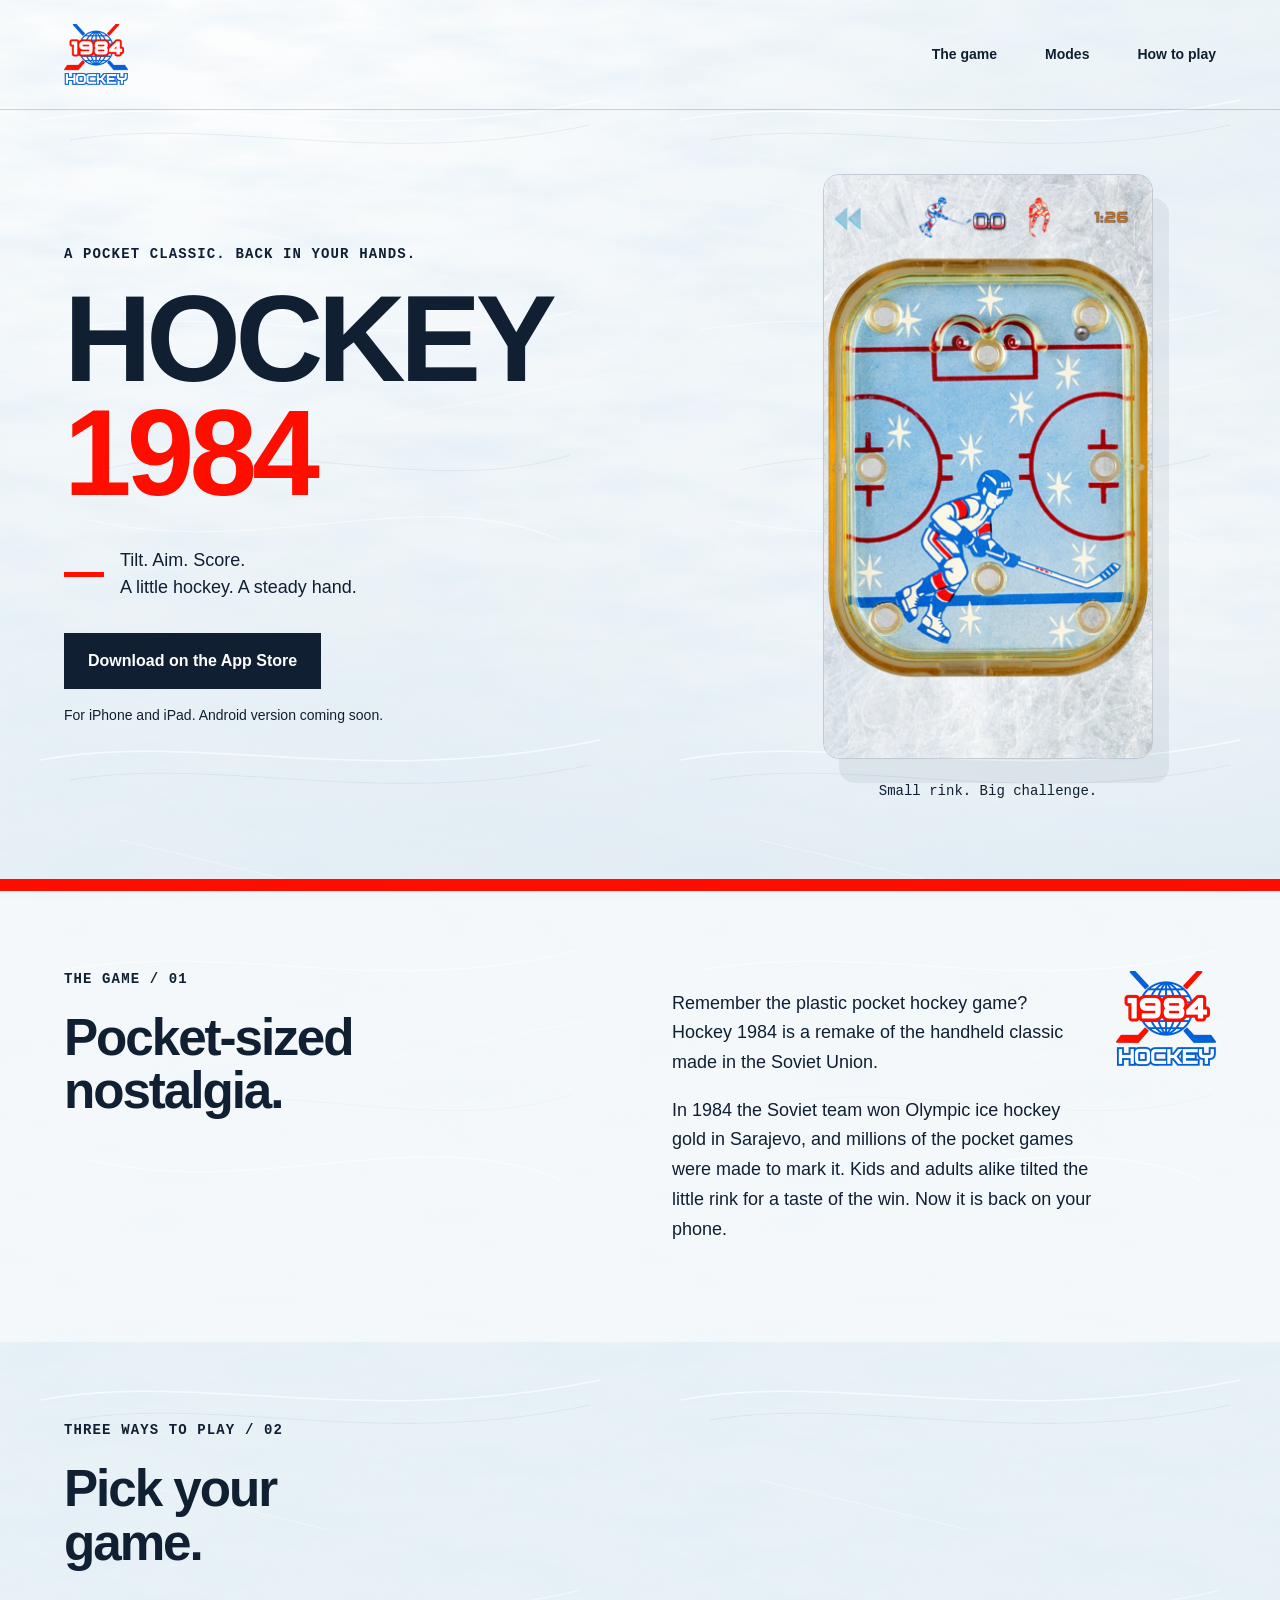
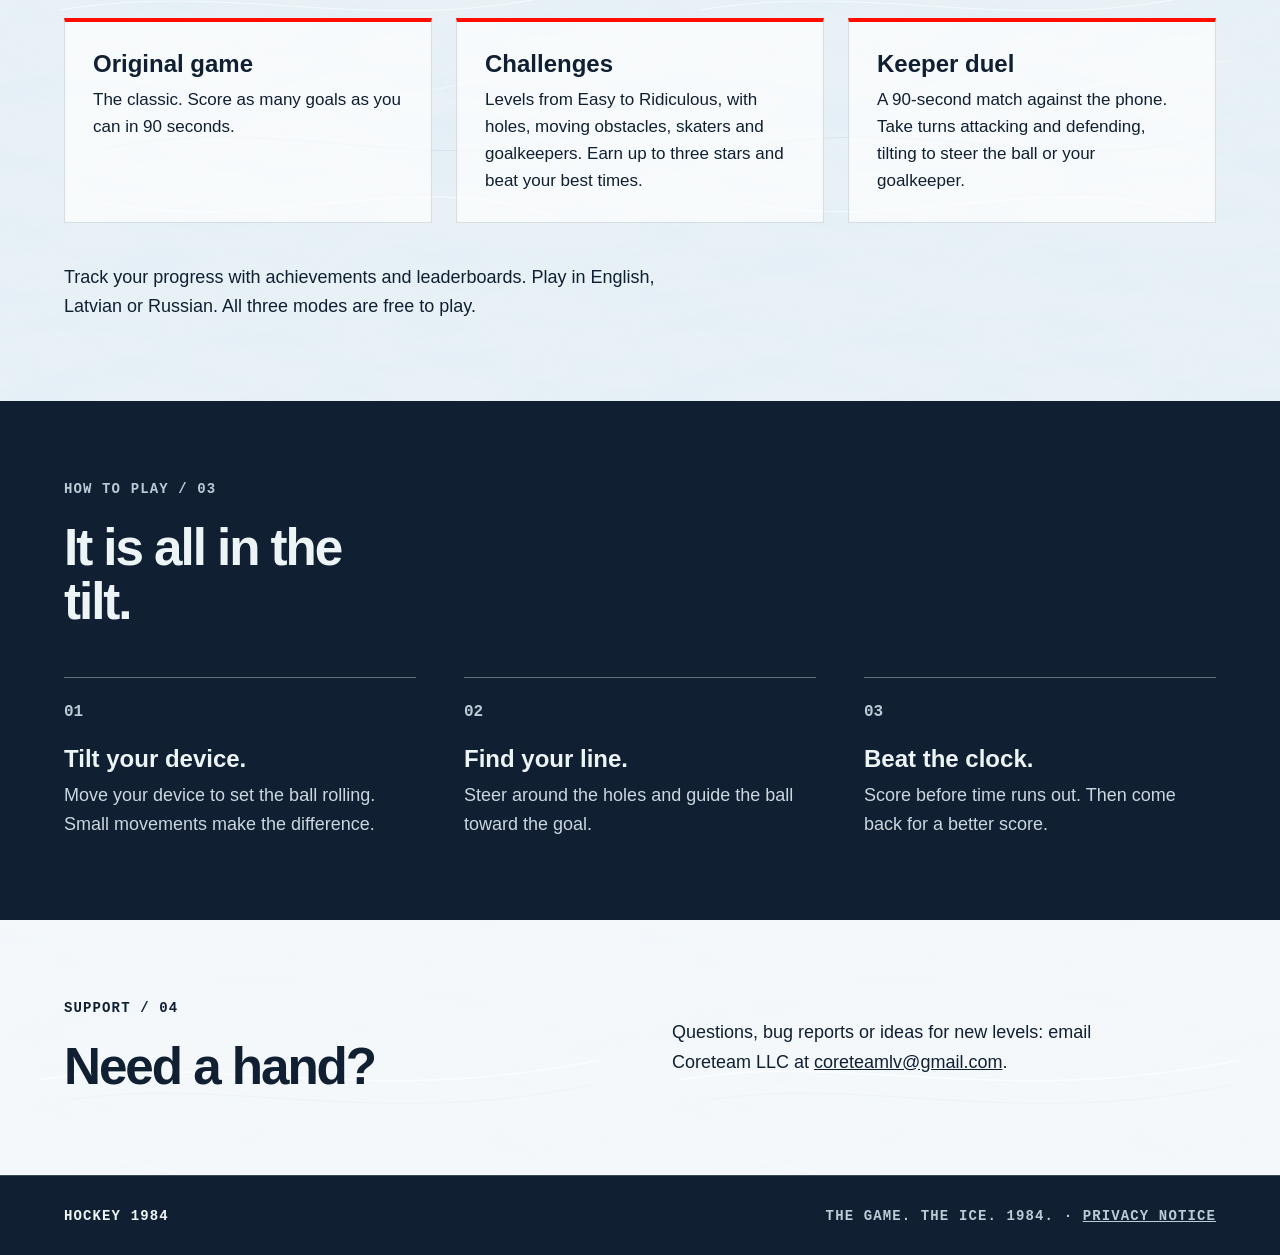
==== commit 5a8bcb6c: "Home page: resized gameplay screenshot via srcset for faster mobile LCP Co-Authored-By: Claude Opus " ====
--- a/index.html
+++ b/index.html
@@ -26,7 +26,7 @@
           <a class="button" href="https://apps.apple.com/app/id1533790213">Download on the App Store</a>
           <p class="platform-note">For iPhone and iPad. Android version coming soon.</p>
         </div>
-        <figure class="game-shot"><img src="img/gameplay.jpg" width="1242" height="2208" fetchpriority="high" alt="Hockey 1984 gameplay: a metal ball on a vintage blue hockey board with holes to avoid."><figcaption>Small rink. Big challenge.</figcaption></figure>
+        <figure class="game-shot"><img src="img/gameplay-660.jpg" srcset="img/gameplay-660.jpg 660w, img/gameplay-990.jpg 990w, img/gameplay.jpg 1242w" sizes="(max-width: 600px) min(85vw, 300px), 330px" width="1242" height="2208" fetchpriority="high" alt="Hockey 1984 gameplay: a metal ball on a vintage blue hockey board with holes to avoid."><figcaption>Small rink. Big challenge.</figcaption></figure>
       </section>
       <section class="about content-section" id="the-game" aria-labelledby="about-title">
         <div><p class="eyebrow">The game / 01</p><h2 id="about-title">Pocket-sized nostalgia.</h2></div>
